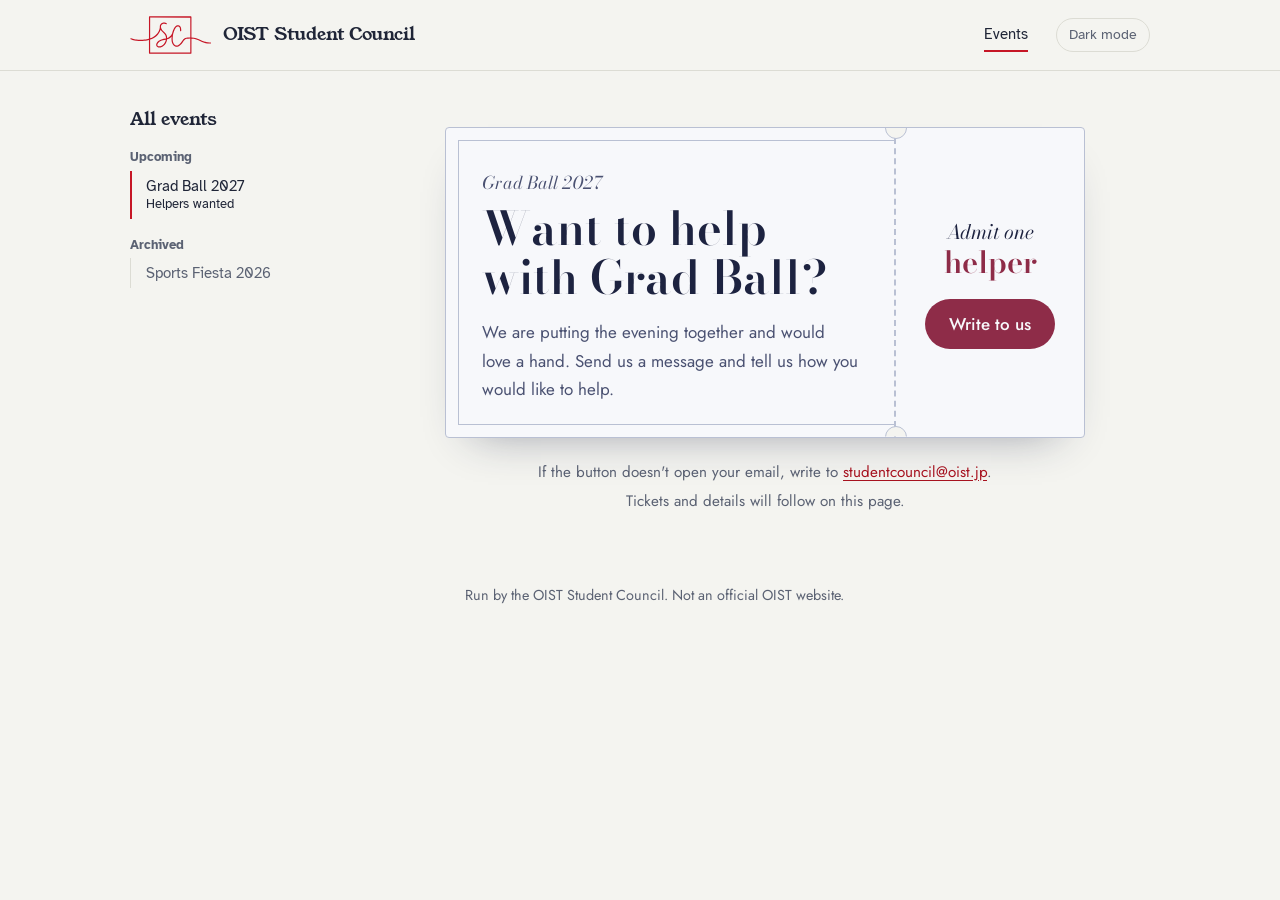
==== events/gradball/index.html @ d26742cc "Events-only site: Sports Fiesta 2026 and Grad Ball helpers Co-Authored-By: Claude Opus 5.5 <noreply@" ====
<!doctype html>
<html lang="en">
<head>
<meta charset="utf-8">
<meta name="viewport" content="width=device-width, initial-scale=1">
<title>Grad Ball 2027 - Help us</title>
<meta name="description" content="Want to help with the OIST Grad Ball? Send the Student Council a message.">
<link rel="preconnect" href="https://fonts.googleapis.com">
<link rel="preconnect" href="https://fonts.gstatic.com" crossorigin>
<link href="https://fonts.googleapis.com/css2?family=Bodoni+Moda:ital,opsz,wght@0,6..96,400..700;1,6..96,400..600&family=Jost:wght@400;500;600&display=swap" rel="stylesheet">
<style>
:root{
  --page:#dde2ec; --card:#f7f8fb; --card-2:#eceff5;
  --ink:#1d2340; --ink-soft:#4b5272; --rule:#b9c0d3;
  --plum:#8e2c48; --plum-soft:#f3e3e8;
  --night:#151a30; --night-ink:#e6e8f2;
  --serif:"Bodoni Moda","Didot","Bodoni 72",Georgia,serif;
  --sans:"Jost","Avenir Next","Segoe UI",system-ui,sans-serif;
}
@media (prefers-color-scheme:dark){
  :root:not([data-theme="light"]){
    --page:#151a30; --card:#1d2340; --card-2:#252c4d; --ink:#e6e8f2; --ink-soft:#a9afc8;
    --rule:#3a4268; --plum:#e58ba5; --plum-soft:#3a2338; --night:#0f1326; --night-ink:#e6e8f2;
  }
}
:root{--bg:var(--page);--surface:var(--card);--surface-2:var(--card-2);--line:var(--rule);
  --text:var(--ink);--muted:var(--ink-soft);--accent:var(--plum);--accent-soft:var(--plum-soft)}

*{box-sizing:border-box}
body{margin:0;background:var(--bg);color:var(--ink);font:400 1.0625rem/1.65 var(--sans);
  -webkit-font-smoothing:antialiased}
a{color:var(--plum);text-underline-offset:3px}
p{margin:0 0 1em}
:focus-visible{outline:2px solid var(--plum);outline-offset:3px}

.hero{padding:56px 20px 40px}

.ticket{position:relative;max-width:640px;margin:0 auto;display:grid;grid-template-columns:1fr 190px;
  background:var(--card);color:var(--ink);border:1px solid var(--rule);border-radius:4px;
  box-shadow:0 22px 44px -28px rgba(29,35,64,.45)}
.ticket-main{padding:40px 36px 34px;position:relative}
.ticket-main::before{content:"";position:absolute;inset:12px 0 12px 12px;border:1px solid var(--rule);border-right:0;pointer-events:none}
.event{font-family:var(--serif);font-style:italic;font-size:1.1rem;color:var(--ink-soft);margin:0 0 8px}
h1{font-family:var(--serif);font-weight:600;font-size:clamp(2.1rem,6vw,2.9rem);line-height:1.05;margin:0 0 16px;
  font-variation-settings:"opsz" 96;text-wrap:balance}
.ask{max-width:38ch;margin:0;color:var(--ink-soft)}

.stub{position:relative;border-left:2px dashed var(--rule);padding:34px 20px 30px;display:flex;flex-direction:column;
  align-items:center;justify-content:center;gap:18px;text-align:center}
.stub::before,.stub::after{content:"";position:absolute;left:-11px;width:20px;height:20px;border-radius:50%;
  background:var(--bg);border:1px solid var(--rule)}
.stub::before{top:-11px;clip-path:inset(50% 0 0 0)}
.stub::after{bottom:-11px;clip-path:inset(0 0 50% 0)}
.admit{font-family:var(--serif);font-style:italic;font-size:1.25rem;line-height:1.2;margin:0}
.admit b{display:block;font-style:normal;font-weight:600;font-size:1.9rem;color:var(--plum)}
.write{display:inline-block;background:var(--plum);color:var(--card);text-decoration:none;font-weight:500;
  padding:11px 24px;border-radius:999px;white-space:nowrap}
.write:hover{filter:brightness(1.08)}

.after{max-width:640px;margin:22px auto 0;color:var(--muted);font-size:.95rem;text-align:center}
.after p{margin:0 0 4px}

@media (prefers-reduced-motion:no-preference){
  .ticket{animation:arrive .9s cubic-bezier(.2,.7,.2,1) both}
  @keyframes arrive{from{transform:translateY(18px) rotate(-.8deg)}to{transform:none}}
}
@media (max-width:560px){
  .hero{padding:32px 14px 24px}
  .ticket{grid-template-columns:1fr}
  .ticket-main{padding:32px 24px 26px}
  .ticket-main::before{inset:10px 10px 0 10px;border-right:1px solid var(--rule);border-bottom:0}
  .stub{border-left:0;border-top:2px dashed var(--rule);flex-direction:row;justify-content:space-between;padding:20px 24px;text-align:left}
  .stub::before,.stub::after{display:none}
  .admit b{font-size:1.5rem}
}

footer{max-width:640px;margin:0 auto;padding:26px 20px 40px;font-size:.9rem;color:var(--muted)}
footer p{margin:0}
@media print{.ticket{box-shadow:none}.stub::before,.stub::after{display:none}}

:root[data-theme="dark"]{
    --page:#151a30; --card:#1d2340; --card-2:#252c4d; --ink:#e6e8f2; --ink-soft:#a9afc8;
    --rule:#3a4268; --plum:#e58ba5; --plum-soft:#3a2338; --night:#0f1326; --night-ink:#e6e8f2;
  }
</style>
<link rel="preconnect" href="https://fonts.googleapis.com">
<link rel="preconnect" href="https://fonts.gstatic.com" crossorigin>
<link rel="stylesheet" href="https://fonts.googleapis.com/css2?family=Atkinson+Hyperlegible:ital,wght@0,400;0,700;1,400&family=Young+Serif&display=swap">
<link rel="icon" href="../../static/favicon.svg" type="image/svg+xml">
<link rel="stylesheet" href="../../static/event-frame.css?v=4c67350c">
<script>document.documentElement.classList.add('js');try{var t=localStorage.getItem('theme');if(t)document.documentElement.dataset.theme=t}catch(e){}</script>
</head>
<body>
<a class="skip" href="#main">Skip to content</a>
<header class="site-header">
  <div class="sc-wrap bar">
    <a class="brand" href="../../events/"><svg class="logo" xmlns="http://www.w3.org/2000/svg" viewBox="0 0 1251 584" role="img" aria-label="OIST Student Council logo"><path fill="currentColor" fill-rule="evenodd" d="M939.0 578.5 L297.0 578.5 L291.5 573.0 L291.0 368.5 L262.0 375.5 L237.0 378.5 L236.0 379.5 L229.0 379.5 L228.0 380.5 L219.0 380.5 L218.0 381.5 L190.0 382.5 L189.0 383.5 L117.0 382.5 L116.0 381.5 L106.0 381.5 L105.0 380.5 L97.0 380.5 L96.0 379.5 L71.0 376.5 L35.0 367.5 L32.0 365.5 L11.0 358.5 L6.5 354.0 L5.5 348.0 L6.5 345.0 L10.0 341.5 L18.0 340.5 L43.0 350.5 L67.0 356.5 L88.0 359.5 L89.0 360.5 L114.0 362.5 L115.0 363.5 L129.0 363.5 L130.0 364.5 L191.0 364.5 L192.0 363.5 L208.0 363.5 L209.0 362.5 L228.0 361.5 L229.0 360.5 L236.0 360.5 L237.0 359.5 L243.0 359.5 L261.0 355.5 L266.0 355.5 L271.0 353.5 L288.0 350.5 L291.5 348.0 L291.5 11.0 L298.0 5.5 L937.0 5.5 L940.0 6.5 L944.5 12.0 L944.5 329.0 L982.0 332.5 L1018.0 340.5 L1060.0 356.5 L1115.0 383.5 L1153.0 396.5 L1161.0 397.5 L1170.0 400.5 L1187.0 402.5 L1188.0 403.5 L1195.0 403.5 L1196.0 404.5 L1218.0 405.5 L1219.0 406.5 L1240.0 406.5 L1245.5 413.0 L1245.5 418.0 L1243.5 422.0 L1240.0 424.5 L1207.0 424.5 L1206.0 423.5 L1188.0 422.5 L1187.0 421.5 L1164.0 418.5 L1140.0 412.5 L1107.0 400.5 L1052.0 373.5 L1019.0 360.5 L981.0 351.5 L958.0 349.5 L957.0 348.5 L945.0 348.5 L944.5 572.0 L942.5 576.0 L939.0 578.5Z M721.5 453.0 L731.0 451.5 L739.0 448.5 L748.0 443.5 L760.0 434.5 L781.5 412.0 L820.5 359.0 L831.0 348.5 L841.0 341.5 L849.0 337.5 L868.0 332.5 L883.0 331.5 L884.0 330.5 L896.0 330.5 L897.0 329.5 L925.0 329.5 L926.5 328.0 L926.5 25.0 L310.0 24.5 L310.0 343.5 L336.0 333.5 L367.0 316.5 L392.0 297.5 L418.5 270.0 L436.5 243.0 L445.5 224.0 L452.5 204.0 L457.5 179.0 L458.5 151.0 L462.5 137.0 L469.5 125.0 L476.0 118.5 L484.0 111.5 L493.0 106.5 L509.0 101.5 L517.0 101.5 L518.0 100.5 L536.0 101.5 L556.0 107.5 L562.0 110.5 L566.5 116.0 L565.5 124.0 L562.0 127.5 L559.0 128.5 L556.0 128.5 L546.0 123.5 L531.0 119.5 L510.0 120.5 L497.0 125.5 L486.5 134.0 L480.5 143.0 L476.5 156.0 L476.5 172.0 L478.5 182.0 L483.5 196.0 L492.5 211.0 L500.5 221.0 L541.5 262.0 L555.5 281.0 L563.5 297.0 L567.5 309.0 L572.0 338.5 L580.0 336.5 L602.0 324.5 L619.5 309.0 L631.5 294.0 L648.5 264.0 L649.5 257.0 L658.5 228.0 L674.5 192.0 L688.5 170.0 L704.0 153.5 L714.0 146.5 L726.0 141.5 L746.0 140.5 L757.0 144.5 L763.0 148.5 L771.5 157.0 L780.5 173.0 L784.5 186.0 L786.5 204.0 L787.5 205.0 L787.5 229.0 L786.5 231.0 L782.0 234.5 L777.0 235.5 L774.0 234.5 L769.5 229.0 L769.5 214.0 L768.5 213.0 L768.5 202.0 L767.5 201.0 L766.5 190.0 L762.5 178.0 L756.5 168.0 L752.0 163.5 L744.0 159.5 L731.0 159.5 L722.0 163.5 L714.0 169.5 L703.5 181.0 L687.5 207.0 L671.5 248.0 L664.5 274.0 L659.5 299.0 L657.5 323.0 L656.5 324.0 L656.5 341.0 L655.5 342.0 L656.5 372.0 L657.5 373.0 L657.5 380.0 L661.5 399.0 L667.5 416.0 L677.5 433.0 L688.0 443.5 L703.0 451.5 L713.0 453.5 L721.5 453.0Z M925.5 560.0 L926.5 559.0 L926.5 349.0 L925.0 347.5 L894.0 348.5 L893.0 349.5 L868.0 351.5 L857.0 354.5 L847.0 359.5 L834.5 371.0 L826.5 381.0 L806.5 410.0 L791.5 429.0 L770.0 450.5 L756.0 460.5 L742.0 467.5 L727.0 471.5 L708.0 471.5 L693.0 467.5 L683.0 462.5 L675.0 456.5 L665.5 447.0 L659.5 439.0 L648.5 418.0 L642.5 399.0 L639.5 383.0 L639.5 376.0 L638.5 375.0 L637.5 335.0 L638.5 334.0 L639.0 314.5 L622.0 332.5 L604.0 345.5 L590.0 352.5 L570.5 359.0 L565.5 384.0 L559.5 401.0 L551.5 417.0 L535.5 440.0 L518.0 457.5 L498.0 471.5 L488.0 476.5 L471.0 482.5 L461.0 483.5 L460.0 484.5 L445.0 484.5 L444.0 483.5 L434.0 482.5 L422.0 477.5 L412.5 470.0 L408.5 465.0 L402.5 450.0 L402.5 435.0 L406.5 421.0 L419.5 401.0 L432.0 388.5 L441.0 381.5 L457.0 371.5 L471.0 364.5 L496.0 355.5 L516.0 350.5 L552.5 344.0 L552.5 329.0 L549.5 314.0 L544.5 300.0 L538.5 289.0 L522.5 268.0 L488.5 235.0 L478.5 223.0 L470.0 209.5 L461.5 234.0 L448.5 259.0 L428.5 287.0 L410.0 306.5 L391.0 322.5 L367.0 338.5 L337.0 353.5 L311.0 362.5 L309.5 364.0 L310.0 560.5 L925.5 560.0Z M461.5 465.0 L478.0 460.5 L493.0 452.5 L508.0 441.5 L520.5 429.0 L530.5 416.0 L541.5 396.0 L549.5 373.0 L550.0 363.5 L505.0 372.5 L479.0 381.5 L451.0 397.5 L430.5 417.0 L423.5 429.0 L420.5 439.0 L420.5 447.0 L422.5 453.0 L428.0 459.5 L437.0 464.5 L442.0 465.5 L461.5 465.0Z"/></svg>
<span>OIST Student Council</span></a>
    <nav class="nav" aria-label="Main"><a href="../../events/" aria-current="page">Events</a></nav>
    <button class="theme" type="button" aria-label="Switch between light and dark mode"><span class="theme-label">Dark mode</span></button>
  </div>
</header>
<div class="sc-layout sc-wrap"><nav class="side-nav" aria-label="All events" data-built="2026-11-12"><p class="side-nav-title">All events</p><div data-group="upcoming"><p class="side-group" id="events-upcoming">Upcoming</p><ul aria-labelledby="events-upcoming"><li><a class="teaser" href="../gradball/" aria-current="page">Grad Ball 2027<small>Helpers wanted</small></a></li></ul></div><div data-group="ongoing" hidden><p class="side-group" id="events-ongoing">Ongoing</p><ul aria-labelledby="events-ongoing"></ul></div><div data-group="archived"><p class="side-group" id="events-archived">Archived</p><ul aria-labelledby="events-archived"><li data-start="2026-11-03" data-end="2026-11-03"><a href="../sports-fiesta/">Sports Fiesta 2026</a></li></ul></div></nav><script>
(function () {
  var nav = document.querySelector(".side-nav[data-built]");
  var today = new Date(Date.now() + 9 * 3600e3).toISOString().slice(0, 10);
  if (!nav || today <= nav.getAttribute("data-built")) return;
  var items = [].slice.call(nav.querySelectorAll("li[data-start]"));
  items.sort(function (a, b) { return a.getAttribute("data-start") < b.getAttribute("data-start") ? -1 : 1; });
  items.forEach(function (li) {
    var g = li.getAttribute("data-start") > today ? "upcoming" : li.getAttribute("data-end") >= today ? "ongoing" : "archived";
    var ul = nav.querySelector('[data-group="' + g + '"] ul');
    if (li.parentNode === ul) return;
    if (g === "archived") ul.insertBefore(li, ul.firstChild); else ul.appendChild(li);
  });
  [].forEach.call(nav.querySelectorAll("[data-group]"), function (s) { s.hidden = !s.querySelector("li"); });
})();
</script><div class="sc-main" id="main">

<header class="hero">
  <article class="ticket" aria-labelledby="ask">
    <div class="ticket-main">
      <p class="event">Grad Ball 2027</p>
      <h1 id="ask">Want to help with Grad Ball?</h1>
      <p class="ask">We are putting the evening together and would love a hand. Send us a message and tell us how
        you would like to help.</p>
    </div>
    <div class="stub">
      <p class="admit">Admit one <b>helper</b></p>
      <a class="write" id="write" href="mailto:studentcouncil@oist.jp?subject=Helping%20with%20Grad%20Ball%202027&amp;body=Hello%20Student%20Council%2C%0D%0A%0D%0AI%27d%20like%20to%20help%20with%20Grad%20Ball%202027.%0D%0A%0D%0AName%3A%20%0D%0AHow%20I%27d%20like%20to%20help%3A%20%0D%0A">Write to us</a>
    </div>
  </article>
  <div class="after">
    <p>If the button doesn't open your email, write to <a href="mailto:studentcouncil@oist.jp">studentcouncil@oist.jp</a>.</p>
    <p>Tickets and details will follow on this page.</p>
  </div>
</header>

<footer>
  <p>Run by the OIST Student Council. Not an official OIST website.</p>
</footer>

</div></div>
<script src="../../static/theme.js?v=4c67350c"></script>
<script data-goatcounter="https://oiststudentcouncil.goatcounter.com/count" async src="https://gc.zgo.at/count.js"></script>
</body>
</html>
---- static/event-frame.css ----
:root {
  --sc-paper: #f4f4f0; --sc-surface: #ffffff; --sc-ink: #1f2537; --sc-muted: #5b6273; --sc-rule: #dcdcd4;
  --sc-red: #c61626; --sc-link: #a8121f;
  --sc-surface-2: #ebebe5; --sc-red-soft: #f9e8e9;
  --sc-shadow: 0 1px 2px rgba(31, 37, 55, .05), 0 8px 24px rgba(31, 37, 55, .06);
  --sc-serif: "Young Serif", "Iowan Old Style", Georgia, serif;
  --sc-sans: "Atkinson Hyperlegible", system-ui, -apple-system, "Segoe UI", sans-serif;
}
:root[data-theme="dark"] {
  --sc-paper: #121725; --sc-surface: #1a2032; --sc-ink: #e9e7e1; --sc-muted: #a4aaba; --sc-rule: #2d3448;
  --sc-red: #f0646e; --sc-link: #f58a92; --sc-surface-2: #232a3e; --sc-red-soft: #3a2a3b;
  --sc-shadow: 0 1px 2px rgba(0, 0, 0, .4), 0 8px 24px rgba(0, 0, 0, .35);
}
@media (prefers-color-scheme: dark) {
  :root:not([data-theme="light"]) {
    --sc-paper: #121725; --sc-surface: #1a2032; --sc-ink: #e9e7e1; --sc-muted: #a4aaba; --sc-rule: #2d3448;
    --sc-red: #f0646e; --sc-link: #f58a92; --sc-surface-2: #232a3e; --sc-red-soft: #3a2a3b;
    --sc-shadow: 0 1px 2px rgba(0, 0, 0, .4), 0 8px 24px rgba(0, 0, 0, .35);
  }
}

:root, :root[data-theme="dark"], :root:not([data-theme="light"]) {
  --bg: var(--sc-paper); --surface: var(--sc-surface); --surface-2: var(--sc-surface-2); --line: var(--sc-rule);
  --text: var(--sc-ink); --muted: var(--sc-muted); --accent: var(--sc-red); --accent-soft: var(--sc-red-soft);
  --shadow: var(--sc-shadow);
}
.sc-main a:not([class]),
header.hero .fact a, :root:not([data-theme="light"]) header.hero .fact a, :root[data-theme="dark"] header.hero .fact a {
  color: var(--sc-link); }
button.submit, .copybtn.primary, .copybtn.primary:hover, .copybtn:not(.done):hover { color: var(--sc-paper); }

.sc-wrap { max-width: 1060px; margin: 0 auto; padding: 0 20px; }
.skip { position: absolute; left: -999px; top: 8px; background: var(--sc-surface); color: var(--sc-ink); padding: 8px 12px;
  z-index: 10; font: 1rem var(--sc-sans); }
.skip:focus { left: 12px; }

.site-header { border-bottom: 1px solid var(--sc-rule); font: 1.0625rem/1.65 var(--sc-sans); color: var(--sc-ink); }
.bar { display: flex; align-items: center; gap: 12px 28px; flex-wrap: wrap; padding: 16px 20px; }
.brand { display: flex; align-items: center; gap: 12px; color: var(--sc-red); text-decoration: none; margin-right: auto; }
.brand .logo { display: block; height: 38px; width: auto; }
.brand span { font-family: var(--sc-serif); font-size: 1.125rem; color: var(--sc-ink); }
.nav { display: flex; gap: 4px 22px; flex-wrap: wrap; }
.nav a { color: var(--sc-muted); text-decoration: none; font-size: 0.9375rem; padding: 4px 0; border-bottom: 2px solid transparent; }
.nav a:hover { color: var(--sc-ink); }
.nav a[aria-current="page"] { color: var(--sc-ink); border-bottom-color: var(--sc-red); }
.theme { font: inherit; font-size: 0.875rem; color: var(--sc-muted); background: none; border: 1px solid var(--sc-rule);
  border-radius: 999px; padding: 4px 12px; cursor: pointer; }
.theme:hover { color: var(--sc-ink); border-color: var(--sc-muted); }
.site-header :focus-visible, .side-nav :focus-visible, .skip:focus-visible {
  outline: 3px solid var(--sc-red); outline-offset: 3px; border-radius: 3px; }

.sc-layout { display: grid; grid-template-columns: 210px minmax(0, 1fr); gap: 40px; align-items: start; }
.sc-main { min-width: 0; }
.side-nav { position: sticky; top: 20px; max-height: calc(100vh - 40px); overflow-y: auto; padding: 36px 0 8px;
  font: 0.9375rem/1.35 var(--sc-sans); color: var(--sc-muted); }
.side-nav-title { margin: 0 0 6px; font-family: var(--sc-serif); font-size: 1.125rem; font-weight: 400; color: var(--sc-ink); }
.side-group { margin: 18px 0 4px; color: var(--sc-muted); font-size: 0.8125rem; font-weight: 700; }
.side-nav ul { list-style: none; margin: 0; padding: 0; border-left: 1px solid var(--sc-rule); }
.side-nav li { margin: 0; padding: 0; }
.side-nav a, .side-nav .soon { display: block; padding: 5px 0 5px 14px; margin-left: -1px; border-left: 2px solid transparent;
  color: var(--sc-muted); text-decoration: none; }
.side-nav a:hover { color: var(--sc-ink); }
.side-nav a[aria-current] { color: var(--sc-ink); border-left-color: var(--sc-red); }
.side-nav .soon { cursor: default; }
.side-nav .soon small, .side-nav .teaser small { display: block; font-size: 0.8125rem; }

@media (max-width: 800px) {
  .bar { padding: 14px 16px; }
  .sc-wrap { padding: 0 16px; }
  .sc-layout { grid-template-columns: minmax(0, 1fr); gap: 0; padding: 0; }
  .side-nav { position: static; max-height: none; overflow: visible; margin: 24px 16px 0; padding: 14px 18px 16px;
    border: 1px solid var(--sc-rule); border-radius: 10px; background: var(--sc-surface); }
}
@media print { .site-header, .skip, .side-nav, .theme { display: none !important; } .sc-layout { display: block; } }
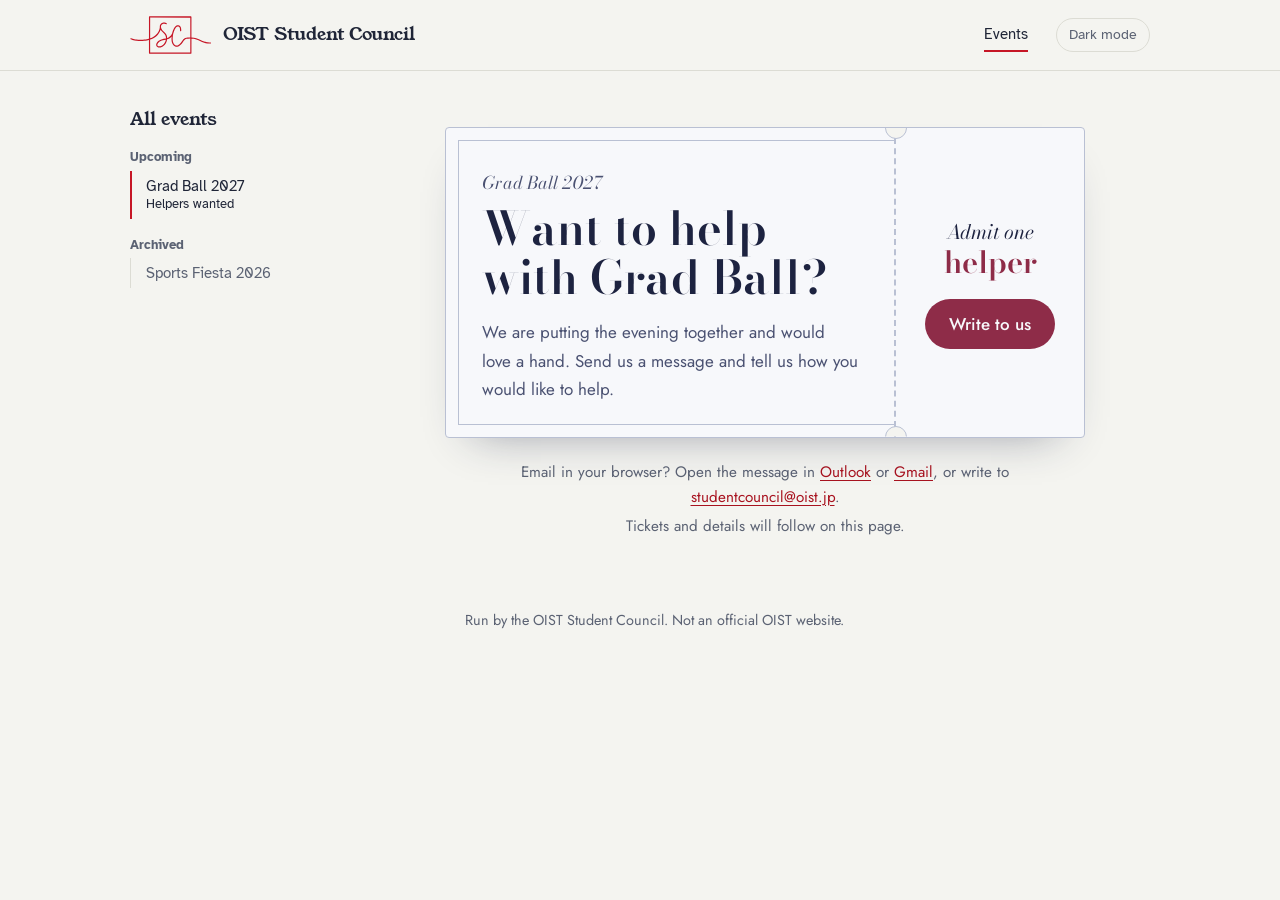
==== commit 319acf1e: "Offer Outlook and Gmail links for the Grad Ball helper email Co-Authored-By: Claude Opus 5.5 <norepl" ====
--- a/events/gradball/index.html
+++ b/events/gradball/index.html
@@ -131,7 +131,10 @@
     </div>
   </article>
   <div class="after">
-    <p>If the button doesn't open your email, write to <a href="mailto:studentcouncil@oist.jp">studentcouncil@oist.jp</a>.</p>
+    <p>Email in your browser? Open the message in
+      <a href="https://outlook.office.com/mail/deeplink/compose?to=studentcouncil%40oist.jp&amp;subject=Helping%20with%20Grad%20Ball%202027&amp;body=Hello%20Student%20Council%2C%0A%0AI%27d%20like%20to%20help%20with%20Grad%20Ball%202027.%0A%0AName%3A%20%0AHow%20I%27d%20like%20to%20help%3A%20%0A" target="_blank" rel="noopener">Outlook</a>
+      or <a href="https://mail.google.com/mail/?view=cm&amp;fs=1&amp;to=studentcouncil%40oist.jp&amp;su=Helping%20with%20Grad%20Ball%202027&amp;body=Hello%20Student%20Council%2C%0A%0AI%27d%20like%20to%20help%20with%20Grad%20Ball%202027.%0A%0AName%3A%20%0AHow%20I%27d%20like%20to%20help%3A%20%0A" target="_blank" rel="noopener">Gmail</a>,
+      or write to <a href="mailto:studentcouncil@oist.jp">studentcouncil@oist.jp</a>.</p>
     <p>Tickets and details will follow on this page.</p>
   </div>
 </header>
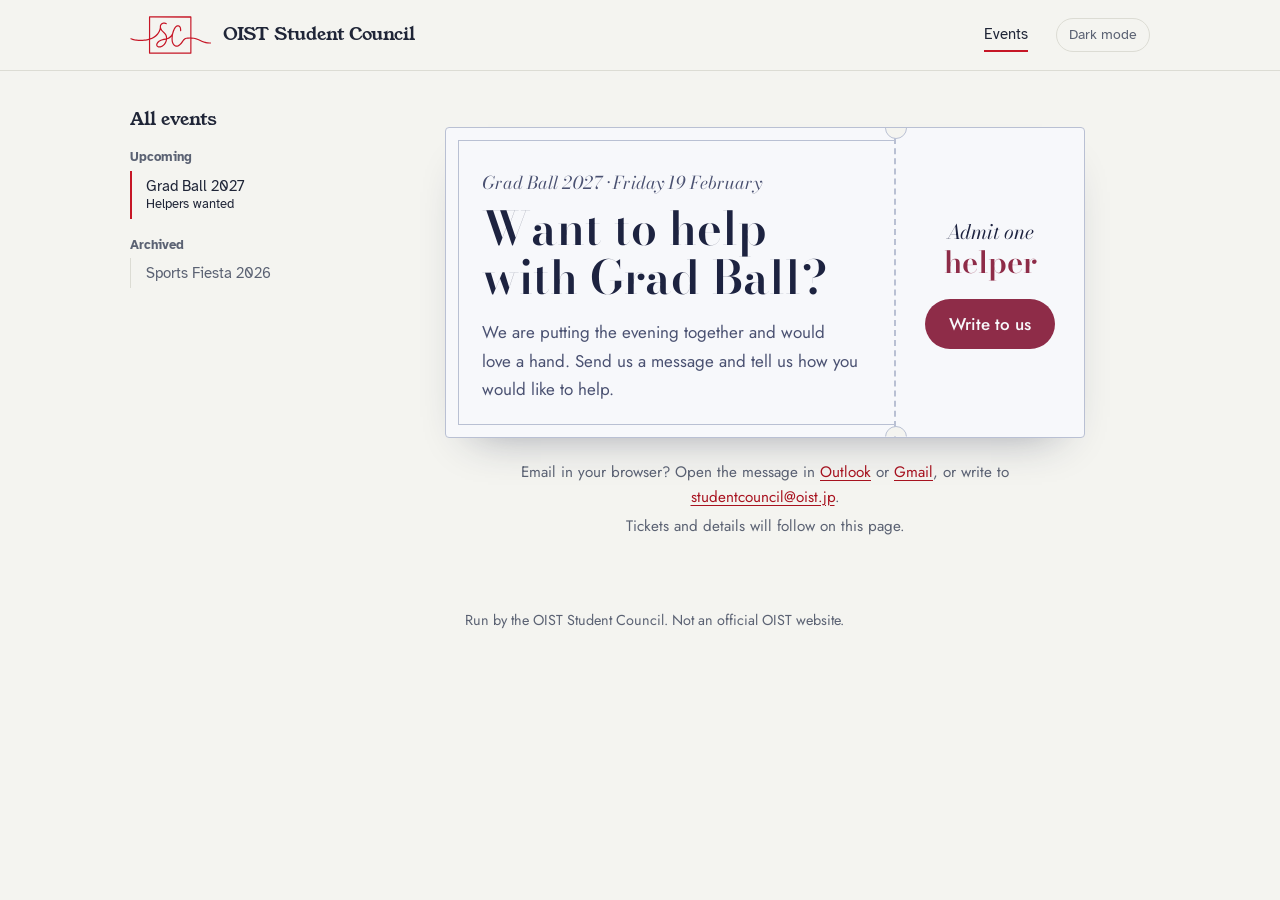
==== commit b5b209f9: "Show the Grad Ball date (Friday 19 February 2027) on the helpers page Co-Authored-By: Claude Opus 5." ====
--- a/events/gradball/index.html
+++ b/events/gradball/index.html
@@ -100,7 +100,7 @@
     <button class="theme" type="button" aria-label="Switch between light and dark mode"><span class="theme-label">Dark mode</span></button>
   </div>
 </header>
-<div class="sc-layout sc-wrap"><nav class="side-nav" aria-label="All events" data-built="2026-11-12"><p class="side-nav-title">All events</p><div data-group="upcoming"><p class="side-group" id="events-upcoming">Upcoming</p><ul aria-labelledby="events-upcoming"><li><a class="teaser" href="../gradball/" aria-current="page">Grad Ball 2027<small>Helpers wanted</small></a></li></ul></div><div data-group="ongoing" hidden><p class="side-group" id="events-ongoing">Ongoing</p><ul aria-labelledby="events-ongoing"></ul></div><div data-group="archived"><p class="side-group" id="events-archived">Archived</p><ul aria-labelledby="events-archived"><li data-start="2026-11-03" data-end="2026-11-03"><a href="../sports-fiesta/">Sports Fiesta 2026</a></li></ul></div></nav><script>
+<div class="sc-layout sc-wrap"><nav class="side-nav" aria-label="All events" data-built="2026-11-17"><p class="side-nav-title">All events</p><div data-group="upcoming"><p class="side-group" id="events-upcoming">Upcoming</p><ul aria-labelledby="events-upcoming"><li><a class="teaser" href="../gradball/" aria-current="page">Grad Ball 2027<small>Helpers wanted</small></a></li></ul></div><div data-group="ongoing" hidden><p class="side-group" id="events-ongoing">Ongoing</p><ul aria-labelledby="events-ongoing"></ul></div><div data-group="archived"><p class="side-group" id="events-archived">Archived</p><ul aria-labelledby="events-archived"><li data-start="2026-11-03" data-end="2026-11-03"><a href="../sports-fiesta/">Sports Fiesta 2026</a></li></ul></div></nav><script>
 (function () {
   var nav = document.querySelector(".side-nav[data-built]");
   var today = new Date(Date.now() + 9 * 3600e3).toISOString().slice(0, 10);
@@ -120,7 +120,7 @@
 <header class="hero">
   <article class="ticket" aria-labelledby="ask">
     <div class="ticket-main">
-      <p class="event">Grad Ball 2027</p>
+      <p class="event">Grad Ball 2027 · Friday 19 February</p>
       <h1 id="ask">Want to help with Grad Ball?</h1>
       <p class="ask">We are putting the evening together and would love a hand. Send us a message and tell us how
         you would like to help.</p>
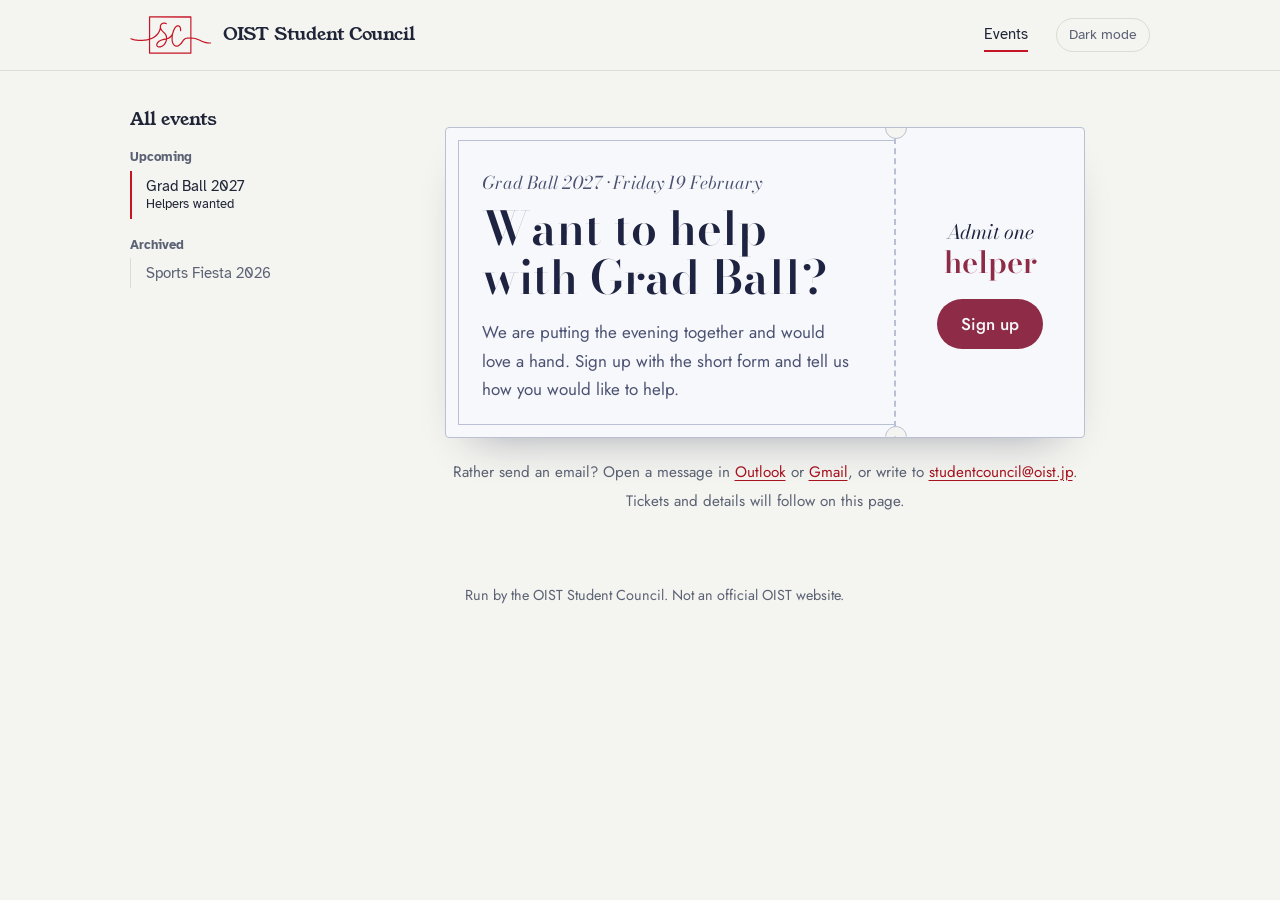
==== commit d5040a0d: "Point the Grad Ball helper button to the sign-up form Co-Authored-By: Claude Opus 5.5 <noreply@anthr" ====
--- a/events/gradball/index.html
+++ b/events/gradball/index.html
@@ -122,16 +122,16 @@
     <div class="ticket-main">
       <p class="event">Grad Ball 2027 · Friday 19 February</p>
       <h1 id="ask">Want to help with Grad Ball?</h1>
-      <p class="ask">We are putting the evening together and would love a hand. Send us a message and tell us how
-        you would like to help.</p>
+      <p class="ask">We are putting the evening together and would love a hand. Sign up with the short form and tell
+        us how you would like to help.</p>
     </div>
     <div class="stub">
       <p class="admit">Admit one <b>helper</b></p>
-      <a class="write" id="write" href="mailto:studentcouncil@oist.jp?subject=Helping%20with%20Grad%20Ball%202027&amp;body=Hello%20Student%20Council%2C%0D%0A%0D%0AI%27d%20like%20to%20help%20with%20Grad%20Ball%202027.%0D%0A%0D%0AName%3A%20%0D%0AHow%20I%27d%20like%20to%20help%3A%20%0D%0A">Write to us</a>
+      <a class="write" id="write" href="https://forms.cloud.microsoft/Pages/ResponsePage.aspx?id=jfvA2Fa7u0SfSsWOdGVlLoAFRPJ7Ua1GmCvkKER_eTxUNkhFUk01OU1XT1owWjU4ODdEWFpZVUtEMCQlQCN0PWcu" target="_blank" rel="noopener">Sign up</a>
     </div>
   </article>
   <div class="after">
-    <p>Email in your browser? Open the message in
+    <p>Rather send an email? Open a message in
       <a href="https://outlook.office.com/mail/deeplink/compose?to=studentcouncil%40oist.jp&amp;subject=Helping%20with%20Grad%20Ball%202027&amp;body=Hello%20Student%20Council%2C%0A%0AI%27d%20like%20to%20help%20with%20Grad%20Ball%202027.%0A%0AName%3A%20%0AHow%20I%27d%20like%20to%20help%3A%20%0A" target="_blank" rel="noopener">Outlook</a>
       or <a href="https://mail.google.com/mail/?view=cm&amp;fs=1&amp;to=studentcouncil%40oist.jp&amp;su=Helping%20with%20Grad%20Ball%202027&amp;body=Hello%20Student%20Council%2C%0A%0AI%27d%20like%20to%20help%20with%20Grad%20Ball%202027.%0A%0AName%3A%20%0AHow%20I%27d%20like%20to%20help%3A%20%0A" target="_blank" rel="noopener">Gmail</a>,
       or write to <a href="mailto:studentcouncil@oist.jp">studentcouncil@oist.jp</a>.</p>
